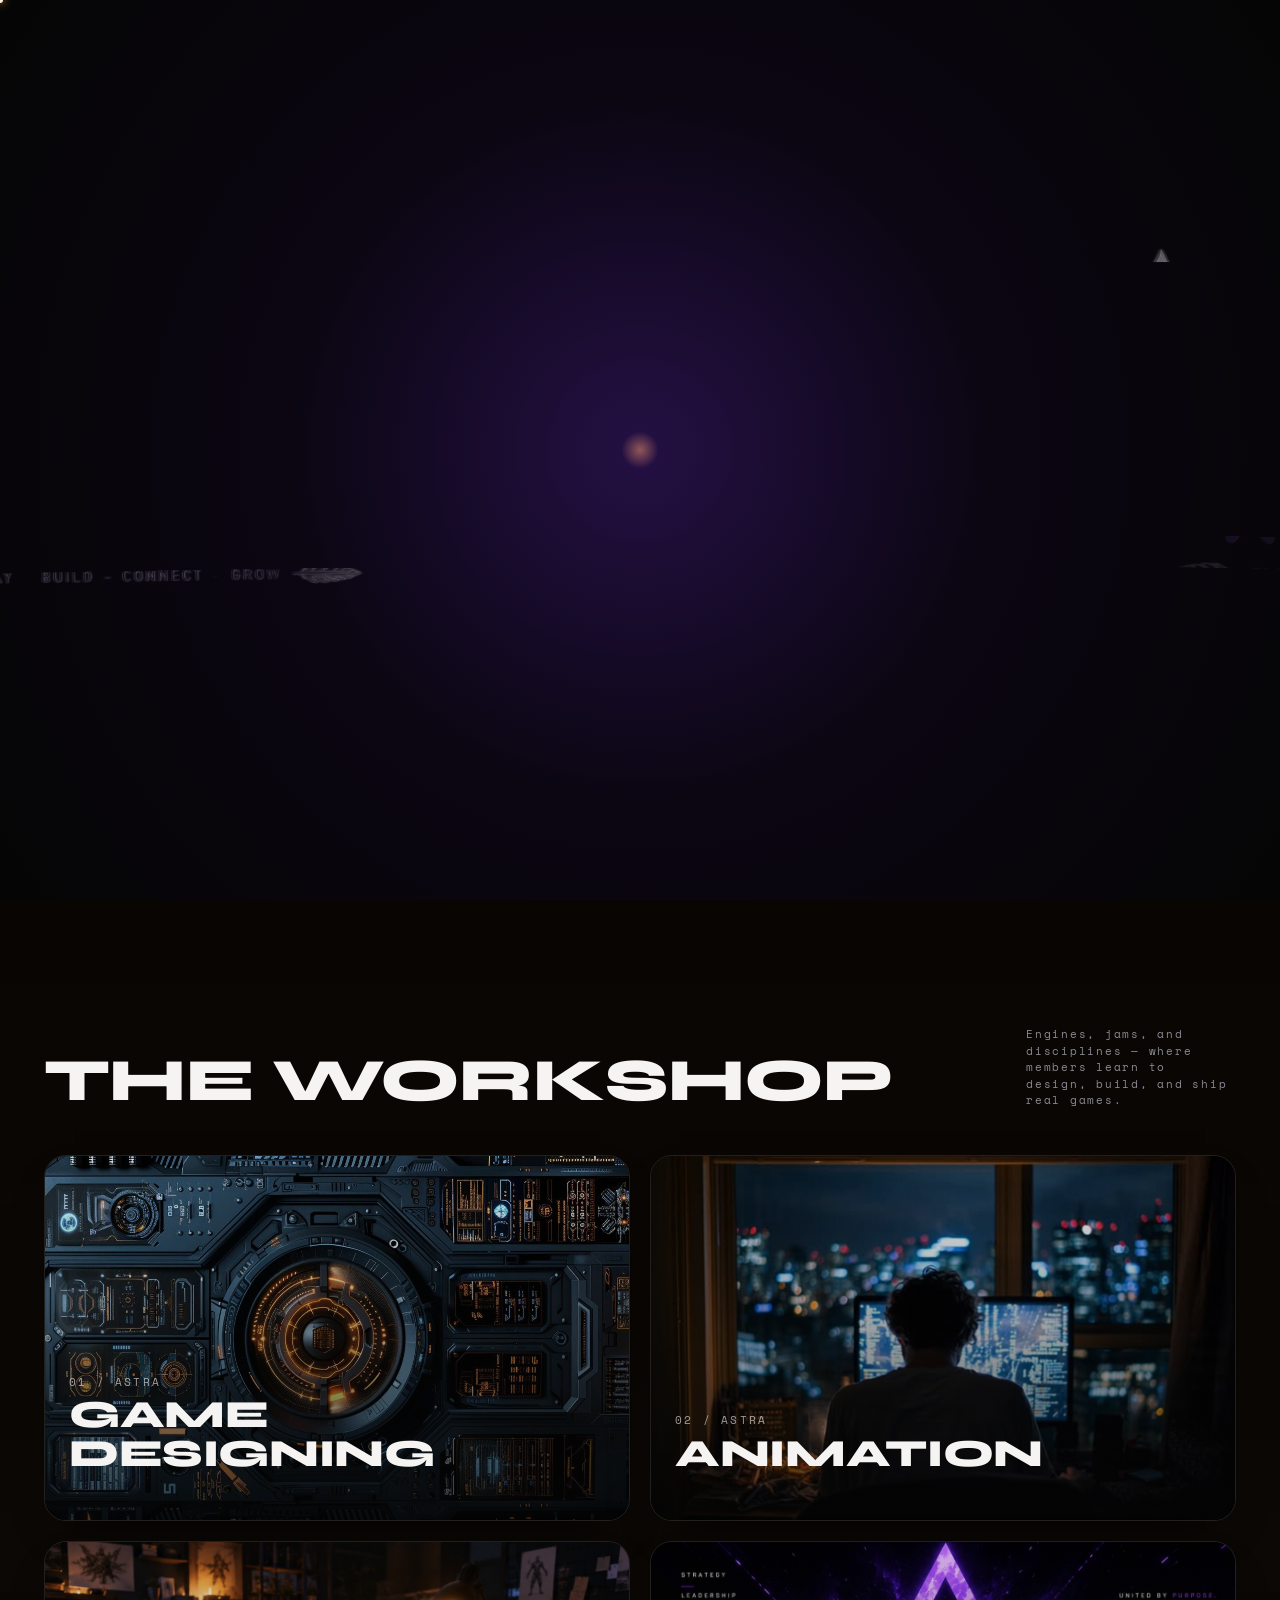
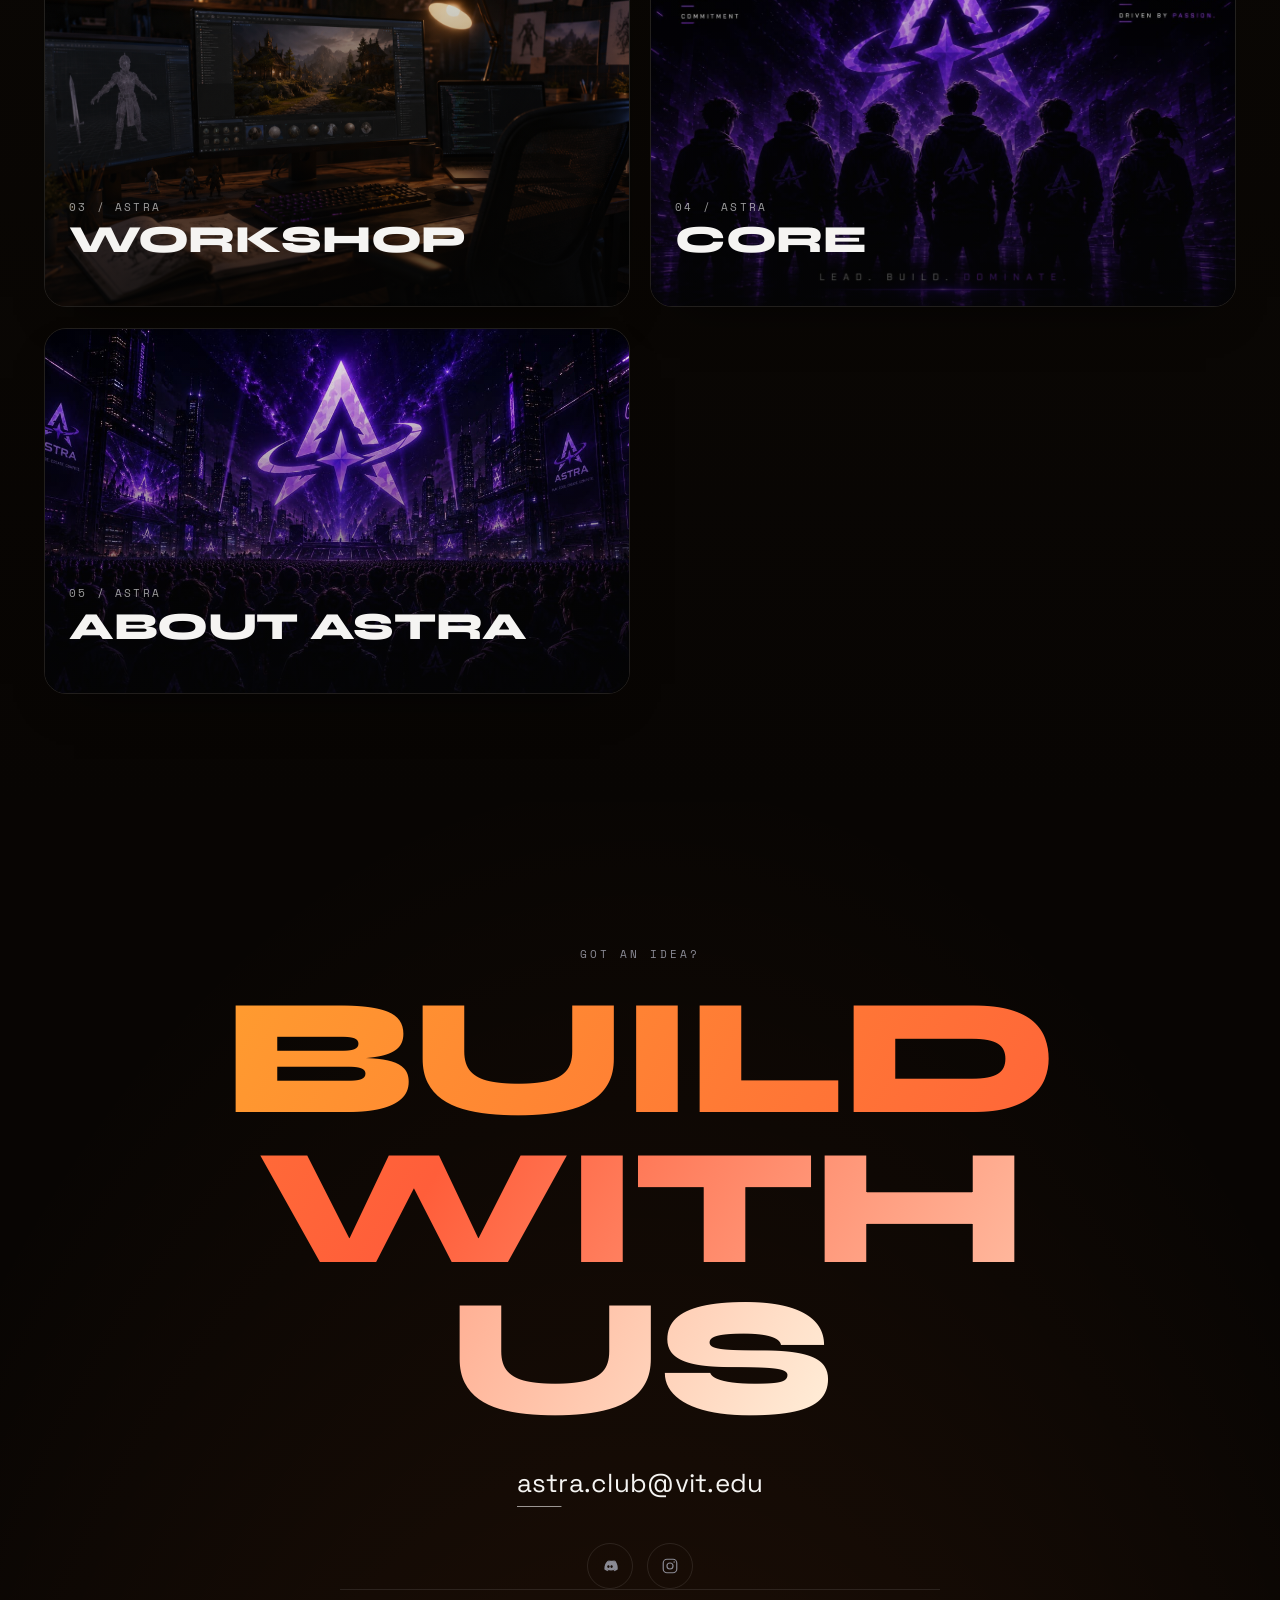
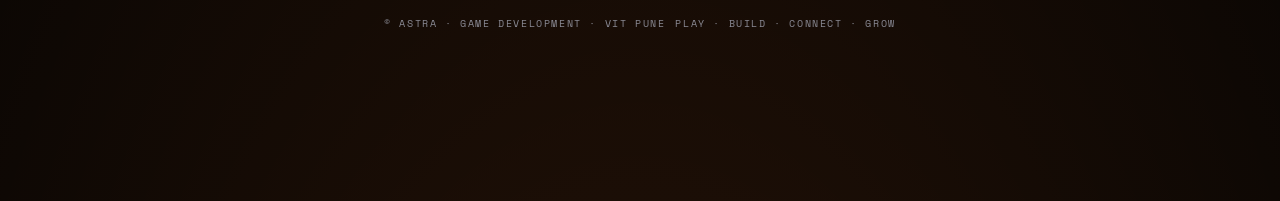
==== ASTRA-website-final/game-dev.html @ d880465a "Initial commit - ASTRA website" ====
<!DOCTYPE html>
<html lang="en">
<head>
<meta charset="UTF-8" />
<meta name="viewport" content="width=device-width, initial-scale=1, viewport-fit=cover" />
<title>ASTRA — Game Development · VIT Pune</title>
<meta name="description" content="Astra Game Development — the dev wing of the Astra club at Vishwakarma Institute of Technology, Pune. Game jams, engines, and student-made games." />

<link rel="preconnect" href="https://fonts.googleapis.com" />
<link rel="preconnect" href="https://fonts.gstatic.com" crossorigin />
<link href="https://fonts.googleapis.com/css2?family=Syne:wght@600;700;800&family=Space+Grotesk:wght@400;500;600&family=Space+Mono:wght@400;700&display=swap" rel="stylesheet" />

<link rel="stylesheet" href="styles.css" />
</head>

<body class="dev">

  <!-- particle scene -->
  <canvas id="webgl"></canvas>
  <div id="fallback" aria-hidden="true"></div>
  <div id="pageWipe"></div>

  <!-- custom cursor -->
  <div id="cur-glow"></div>
  <div id="cur-dot"></div>

    <!-- loader -->
  <div id="loader">
    <div id="logoWrap" class="logo-wrap">
      <img id="logoImg" class="logo-img" alt="ASTRA — Gamers and Developers" />
      <div id="logoSlices" class="logo-slices" aria-hidden="true"></div>
    </div>
    <div class="bar"><b id="loadbar"></b></div>
    <div class="meta"><span id="loadstate">INITIALIZING</span><span id="loadpct">0%</span></div>
  </div>

  <!-- top bar -->
  <div class="topbar">
    <a href="#hero" class="logo" data-hover><span class="d"><span></span><img src="club_logo.jpeg" alt="ASTRA — Gamers and Developers" /></span></a>
    <div class="topbar-actions">
      <button class="cta mode" id="modeBtn" type="button" data-hover data-target="index.html"><span id="modeLbl">Gaming</span></button>
      <a href="https://docs.google.com/forms/d/e/1FAIpQLSdT6WcM9xO-qMq2W5yacxQMb5MwDA6PIy2UEm-OPOH710g5Cw/viewform?usp=header" class="cta join" data-hover data-scroll><span>Join Us</span></a>
      <button class="navtoggle" id="navtoggle" aria-label="Menu"><span></span><span></span><span></span></button>
    </div>
  </div>

  <!-- side nav -->
  <nav class="sidenav" id="sidenav" aria-label="Development tracks">
    <div class="lbl">PICK YOUR<br>STACK</div>
    <ul>
      <li><a href="#" data-card="GAME DESIGNING" data-hover data-scroll><span class="n">01</span>Game Designing</a></li>
      <li><a href="#" data-card="ANIMATION" data-hover data-scroll><span class="n">02</span>Animation</a></li>
      <li><a href="#" data-card="WORKSHOP" data-hover data-scroll><span class="n">03</span>Workshop</a></li>
      <li><a href="#" data-card="CORE" data-hover data-scroll><span class="n">04</span>CORE</a></li>
      <li><a href="#" data-card="ABOUT ASTRA" data-hover data-scroll><span class="n">05</span>ABOUT ASTRA</a></li>
    </ul>
  </nav>

  <main class="page">

    <!-- HERO -->
    <section id="hero">
      <div class="hero-inner">
        <div class="kicker">GAME DEVELOPMENT · VISHWAKARMA INSTITUTE OF TECHNOLOGY, PUNE</div>
        <h1 class="hero-h">
          <span class="ln"><span class="scramble" data-text="WHERE">WHERE</span></span>
          <span class="ln"><span class="scramble" data-text="MAKERS">MAKERS</span></span>
          <span class="ln accent"><span class="scramble" data-text="ASSEMBLE">ASSEMBLE</span></span>
        </h1>
        <div class="subrow">
          <p class="tagline"><b>PLAY · BUILD · CONNECT · GROW.</b><br>The dev wing of Astra — game jams, engine deep-dives, and shipping student-made games.</p>
        </div>
      </div>
      <div class="scroll-hint">SCROLL<i></i></div>
    </section>

    <!-- WORK -->
    <section id="work">
      <div class="work-head">
        <h2 class="scramble-view" data-text="THE WORKSHOP">THE WORKSHOP</h2>
        <p>Engines, jams, and disciplines — where members learn to design, build, and ship real games.</p>
      </div>
      <div class="grid" id="grid"><!-- tiles injected --></div>
    </section>

    <!-- CONTACT -->
    <section id="contact">
      <div class="eye">GOT AN IDEA?</div>
      <h2><span class="accent scramble-view" data-text="BUILD WITH US">BUILD WITH US</span></h2>
      <a class="email" href="mailto:astra.club@vit.edu" data-hover>astra.club@vit.edu</a>
      <div class="socials">
        <a href="https://discord.gg/hfPhj2azs" aria-label="Discord" data-hover><svg viewBox="0 0 24 24" fill="currentColor"><path d="M19.3 5.3A16 16 0 0 0 15.4 4l-.2.4a12 12 0 0 1 3.4 1.7 11 11 0 0 0-9.2 0A12 12 0 0 1 12.8 4.4L12.6 4a16 16 0 0 0-3.9 1.3C4.9 9.2 4.3 13 4.6 16.7a16 16 0 0 0 4.8 2.4l.6-1a10 10 0 0 1-1.6-.8l.4-.3a11.5 11.5 0 0 0 9.2 0l.4.3a10 10 0 0 1-1.6.8l.6 1a16 16 0 0 0 4.8-2.4c.5-4.3-.6-8-2.9-11.4ZM9.9 14.5c-.9 0-1.6-.8-1.6-1.8s.7-1.8 1.6-1.8 1.6.8 1.6 1.8-.7 1.8-1.6 1.8Zm4.2 0c-.9 0-1.6-.8-1.6-1.8s.7-1.8 1.6-1.8 1.6.8 1.6 1.8-.7 1.8-1.6 1.8Z"/></svg></a>
        <a href="https://www.instagram.com/vit.astra/?utm_source=ig_web_button_share_sheet" aria-label="Instagram" data-hover><svg viewBox="0 0 24 24" fill="none" stroke="currentColor" stroke-width="1.6"><rect x="3" y="3" width="18" height="18" rx="5"/><circle cx="12" cy="12" r="4"/><circle cx="17.5" cy="6.5" r="1" fill="currentColor" stroke="none"/></svg></a>
      </div>
      <footer>
        <span>© ASTRA · GAME DEVELOPMENT · VIT PUNE</span>
        <span>PLAY · BUILD · CONNECT · GROW</span>
      </footer>
    </section>

  </main>

  <!-- ===== THIS PAGE'S TILES — edit here ===== -->
  <script>
  window.SITE = { projects: [
    { name:"GAME JAMS", tag:"48-HOUR BUILDS",   da:"#ff9d2f", db:"#ff6a3d" },
    { name:"UNITY",     tag:"C# · 2D / 3D",     da:"#ffb347", db:"#ff7a1a" },
    { name:"UNREAL",    tag:"C++ · BLUEPRINTS", da:"#ff8c42", db:"#d24b16" },
    { name:"GODOT",     tag:"OPEN SOURCE",      da:"#ffc24a", db:"#ff7e2e" },
    { name:"WEB GAMES", tag:"JS · WEBGL",       da:"#ffab3d", db:"#ff5e2a" },
    { name:"GAME ART",  tag:"BLENDER · PIXEL",  da:"#ffca5a", db:"#ff8a3d" }
  ]};
  </script>
  <script src="app1.js"></script>
---- ASTRA-website-final/styles.css ----
:root{
    --bg:#050505;
    --bg-soft:#0a0a0c;
    --text:#f5f4f2;
    --muted:#8a8a94;
    --line:rgba(255,255,255,.10);

    --violet:#a855f7;
    --magenta:#c93dff;
    --lav:#f1e6ff;

    --indigo:#7c5cff;
    --ice:#c77dff;

    --edge:22px;
    --ease:cubic-bezier(.22,.61,.36,1);
  }

  /* ---- warm "Game Development" theme + page transition ---- */
  body.dev{
    --violet:#ff9d2f;
    --magenta:#ff5e3a;
    --lav:#fff1dc;
    --indigo:#ffb347;
    --ice:#ffd27a;
    --bg:#080503;
    background:radial-gradient(130% 92% at 50% 120%, rgba(255,120,40,.13), transparent 55%), #080503;
  }
  body.dev #work{background:linear-gradient(#080503,#0b0805 40%,#080503)}
  body.dev #cur-glow{background:radial-gradient(circle,rgba(255,150,60,.5),transparent 65%)}
  body.dev.cur-hover #cur-glow{background:radial-gradient(circle,rgba(255,110,40,.55),transparent 62%)}
  body.dev .cta::before{background:radial-gradient(circle at 50% 120%,rgba(255,150,55,.6),transparent 60%)}
  body.dev .cta:hover{border-color:rgba(255,160,70,.65)}
  body.dev .socials a:hover{border-color:rgba(255,150,60,.6)}
  body.dev #fallback{background:radial-gradient(60% 55% at 50% 42%, rgba(255,140,45,.26), transparent 70%),radial-gradient(40% 40% at 68% 60%, rgba(255,90,40,.16), transparent 70%),#080503}
  body.dev #fallback::after{background-image:radial-gradient(rgba(255,150,60,.9) 1px, transparent 1.4px)}
  #pageWipe{position:fixed;inset:0;z-index:115;background:linear-gradient(120deg,#a855f7,#c93dff);transform:scaleX(0);transform-origin:left center;opacity:0;pointer-events:none;will-change:transform}
  .topbar-actions{display:flex;align-items:center;gap:12px;pointer-events:auto}
  .cta.mode{white-space:nowrap}
  @media (max-width:900px){ .topbar-actions .join{display:none} .cta.mode{font-size:12px;padding:9px 13px} }

  *{box-sizing:border-box;margin:0;padding:0}
  html{scroll-behavior:auto}
  html,body{background:var(--bg);color:var(--text);}
  body{
    font-family:"Space Grotesk",system-ui,sans-serif;
    font-weight:400;
    line-height:1.5;
    -webkit-font-smoothing:antialiased;
    overflow-x:hidden;
    cursor:none;
  }
  /* hide scrollbar, keep scroll */
  body::-webkit-scrollbar{width:0;height:0}
  body{scrollbar-width:none}

  a{color:inherit;text-decoration:none}
  ::selection{background:var(--violet);color:#111}

  .mono{font-family:"Space Mono",monospace;letter-spacing:.04em}
  .display{font-family:"Syne",sans-serif;font-weight:800;line-height:.94;letter-spacing:-.01em}

  /* ---------- WebGL canvas (fixed, full-bleed, behind everything) ---------- */
  #webgl{
    position:fixed; inset:0; width:100vw; height:100vh;
    z-index:0; display:block; pointer-events:none;
    transition:opacity .4s linear;
  }

  /* ---------- CSS fallback hero (no WebGL) ---------- */
  #fallback{
    position:fixed; inset:0; z-index:0; pointer-events:none;
    display:none;
    background:
      radial-gradient(60% 55% at 50% 42%, rgba(168,85,247,.24), transparent 70%),
      radial-gradient(40% 40% at 68% 60%, rgba(124,92,255,.18), transparent 70%),
      #050505;
  }
  #fallback::after{
    content:""; position:absolute; inset:0;
    background-image:radial-gradient(rgba(168,85,247,.9) 1px, transparent 1.4px);
    background-size:9px 9px; opacity:.10; mix-blend-mode:screen;
    -webkit-mask-image:radial-gradient(42% 48% at 50% 44%, #000 30%, transparent 72%);
            mask-image:radial-gradient(42% 48% at 50% 44%, #000 30%, transparent 72%);
  }
  .no-webgl #fallback{display:block}

  /* ---------- custom cursor ---------- */
  #cur-dot,#cur-glow{position:fixed;top:0;left:0;z-index:120;pointer-events:none;border-radius:50%;mix-blend-mode:screen}
  #cur-dot{width:6px;height:6px;margin:-3px 0 0 -3px;background:var(--lav);box-shadow:0 0 8px var(--violet)}
  #cur-glow{width:40px;height:40px;margin:-20px 0 0 -20px;background:radial-gradient(circle,rgba(168,85,247,.5),transparent 65%);transition:width .25s var(--ease),height .25s var(--ease),margin .25s var(--ease)}
  body.cur-hover #cur-glow{width:70px;height:70px;margin:-35px 0 0 -35px;background:radial-gradient(circle,rgba(201,61,255,.55),transparent 62%)}
  body.cur-hidden #cur-dot,body.cur-hidden #cur-glow{opacity:0}
  @media (hover:none){#cur-dot,#cur-glow{display:none}body{cursor:auto}}

  /* ---------- loader ---------- */
  #loader{
    position:fixed;inset:0;z-index:200;
    background:radial-gradient(circle at center, #241044 0%, #0b0612 45%, #050505 100%);
    display:flex;flex-direction:column;
    align-items:center;justify-content:center;gap:26px;
    transition:opacity .8s var(--ease);
  }
  #loader .brand{display:flex;align-items:center;gap:12px}
  #loader .glyph{position:relative;width:26px;height:26px}
  #loader .glyph i{position:absolute;width:5px;height:5px;border-radius:50%;background:var(--violet);box-shadow:0 0 8px var(--magenta);animation:swarm 1.6s var(--ease) infinite}
  #loader .glyph i:nth-child(1){top:0;left:0;animation-delay:0s}
  #loader .glyph i:nth-child(2){top:0;right:0;animation-delay:.1s}
  #loader .glyph i:nth-child(3){bottom:0;left:0;animation-delay:.2s}
  #loader .glyph i:nth-child(4){bottom:0;right:0;animation-delay:.3s}
  #loader .glyph i:nth-child(5){top:50%;left:50%;margin:-2.5px;animation-delay:.15s}
  @keyframes swarm{0%,100%{transform:translate(0,0)}50%{transform:translate(9px,9px) scale(.6);opacity:.4}}
  #loader .name{font-family:"Syne";font-weight:800;letter-spacing:.34em;font-size:15px;padding-left:.34em}
  #loader .bar{width:min(240px,60vw);height:1px;background:rgba(255,255,255,.14);overflow:hidden}
  #loader .bar b{display:block;height:100%;width:0%;background:linear-gradient(90deg,var(--magenta),var(--violet),var(--lav));box-shadow:0 0 12px var(--violet)}
  #loader .meta{display:flex;justify-content:space-between;width:min(240px,60vw);font-family:"Space Mono";font-size:10px;letter-spacing:.18em;color:var(--muted)}
  body.loaded #loader{opacity:0;pointer-events:none}
  .logo-wrap{position:relative;width:min(1000px,94vw)}
  .logo-img{display:block;width:100%;height:auto;filter:drop-shadow(0 0 46px rgba(124,92,255,.28))}
  .logo-slices{position:absolute;inset:0;pointer-events:none}
  .logo-slice{position:absolute;left:0;background-repeat:no-repeat;will-change:transform,opacity}

  /* ---------- layout shells ---------- */
  .page{position:relative;z-index:2}
  section{position:relative}

  /* ---------- top brand + nav toggle ---------- */
  .topbar{position:fixed;top:0;left:0;width:100%;z-index:60;display:flex;align-items:center;justify-content:space-between;padding:22px clamp(18px,4vw,44px);pointer-events:none}
  .topbar > *{pointer-events:auto}
  .logo{display:flex;align-items:center;gap:10px;font-family:"Syne";font-weight:800;letter-spacing:.30em;font-size:13px;padding-left:.30em}
  .logo .d{position:relative;width:16px;height:16px}
  .logo .d span{position:absolute;width:4px;height:4px;border-radius:50%;background:var(--violet);box-shadow:0 0 6px var(--magenta)}
  .logo .d span:nth-child(1){top:0;left:0}
  .logo .d span:nth-child(2){top:0;right:0}
  .logo .d span:nth-child(3){bottom:0;left:0}
  .logo .d span:nth-child(4){bottom:0;right:0}

  .cta{
    font-family:"Space Grotesk";font-weight:500;font-size:14px;letter-spacing:.02em;
    padding:11px 22px;border-radius:999px;color:var(--text);
    border:1px solid rgba(255,255,255,.18);
    background:rgba(255,255,255,.03);backdrop-filter:blur(6px);
    position:relative;overflow:hidden;transition:border-color .3s,transform .3s var(--ease);
  }
  .cta::before{content:"";position:absolute;inset:-40%;background:radial-gradient(circle at 50% 120%,rgba(168,85,247,.6),transparent 60%);opacity:.55;transition:opacity .3s}
  .cta:hover{border-color:rgba(168,85,247,.65);transform:translateY(-1px)}
  .cta:hover::before{opacity:1}
  .cta span{position:relative;z-index:1}

  /* ---------- side nav panel ---------- */
  .sidenav{
    position:fixed;top:50%;left:clamp(18px,4vw,44px);transform:translateY(-50%);
    z-index:55;width:206px;pointer-events:auto;
    transition:opacity .5s var(--ease),transform .5s var(--ease);
  }
  .sidenav .lbl{font-family:"Space Mono";font-size:10px;letter-spacing:.22em;color:var(--muted);margin-bottom:16px;max-width:150px;line-height:1.6}
  .sidenav ul{list-style:none;display:flex;flex-direction:column;gap:2px}
  .sidenav li a{
    display:flex;align-items:baseline;gap:10px;padding:7px 0;
    font-family:"Syne";font-weight:700;font-size:19px;letter-spacing:-.01em;color:var(--muted);
    transition:color .3s var(--ease),transform .3s var(--ease);
  }
  .sidenav li a .n{font-family:"Space Mono";font-weight:400;font-size:10px;color:rgba(255,255,255,.28);transform:translateY(-1px)}
  .sidenav li a:hover{color:var(--text);transform:translateX(6px)}
  .sidenav li a:hover .n{color:var(--indigo)}
  .sidenav.hide-on-scroll{opacity:0;transform:translateY(-50%) translateX(-14px);pointer-events:none}

  .navtoggle{display:none}

  /* ---------- HERO ---------- */
  #hero{min-height:100vh;display:flex;align-items:center;padding:0 clamp(18px,4vw,44px)}
  .hero-inner{position:relative;z-index:3;max-width:1500px;margin:0 auto;width:100%;padding-left:clamp(0px,16vw,240px)}
  .kicker{font-family:"Space Mono";font-size:11px;letter-spacing:.28em;color:var(--muted);display:flex;align-items:center;gap:12px;margin-bottom:26px}
  .kicker::before{content:"";width:34px;height:1px;background:linear-gradient(90deg,var(--violet),transparent)}
  h1.hero-h{
    font-family:"Syne";font-weight:800;line-height:.9;letter-spacing:-.015em;
    font-size:clamp(46px,9vw,150px);
    text-transform:uppercase;max-width:14ch;
  }
  h1.hero-h .ln{display:block}
  h1.hero-h .accent .scramble{
    background:linear-gradient(120deg,var(--violet),var(--magenta) 55%,var(--lav));
    -webkit-background-clip:text;background-clip:text;
    -webkit-text-fill-color:transparent;color:transparent;
  }
  .subrow{display:flex;align-items:center;gap:22px;margin-top:34px;flex-wrap:wrap}
  .tagline{font-family:"Space Mono";font-size:13px;letter-spacing:.14em;color:var(--muted);max-width:40ch;line-height:1.7}
  .tagline b{color:var(--text);font-weight:700}
  .tagline1{font-family:"Space Mono";font-size:13px;letter-spacing:.14em;color:var(--muted);max-width:50ch;line-height:1.7}
  .tagline1 b{color:var(--text);font-weight:700}
  .scroll-hint{position:absolute;bottom:30px;left:50%;transform:translateX(-50%);font-family:"Space Mono";font-size:10px;letter-spacing:.24em;color:var(--muted);display:flex;flex-direction:column;align-items:center;gap:8px;z-index:3}
  .scroll-hint i{width:1px;height:34px;background:linear-gradient(var(--violet),transparent);animation:drop 2s var(--ease) infinite}
  @keyframes drop{0%{transform:scaleY(0);transform-origin:top}45%{transform:scaleY(1);transform-origin:top}55%{transform:scaleY(1);transform-origin:bottom}100%{transform:scaleY(0);transform-origin:bottom}}

  /* ---------- WORK ---------- */
  #work{padding:14vh clamp(18px,4vw,44px) 12vh;background:linear-gradient(#050505,#070709 40%,#050505)}
  .work-head{max-width:1500px;margin:0 auto 46px;display:flex;justify-content:space-between;align-items:flex-end;gap:24px;flex-wrap:wrap}
  .work-head h2{font-family:"Syne";font-weight:800;font-size:clamp(30px,5vw,60px);text-transform:uppercase;letter-spacing:-.01em;line-height:.95}
  .work-head p{font-family:"Space Mono";font-size:11px;letter-spacing:.16em;color:var(--muted);max-width:30ch}
  .grid{max-width:1500px;margin:0 auto;display:grid;grid-template-columns:repeat(2,1fr);gap:clamp(14px,1.6vw,26px)}

  .tile{
    position:relative;aspect-ratio:16/10;border-radius:var(--edge);overflow:hidden;
    border:1px solid var(--line);cursor:none;
    transform-style:preserve-3d;transition:box-shadow .5s var(--ease),border-color .5s var(--ease);
    box-shadow:0 20px 50px -30px rgba(0,0,0,.9);
  }
  .tile .bg{position:absolute;inset:-2px;background-size:200% 200%;animation:storm 14s ease-in-out infinite;transition:transform .6s var(--ease),filter .6s var(--ease)}
  .tile .bg-mq{display:block;height:100%;width:100%;overflow:hidden}
  .tile .bg-mq-img{height:100%;width:auto;display:inline-block;vertical-align:top}
  @keyframes storm{0%{background-position:0% 20%}50%{background-position:100% 80%}100%{background-position:0% 20%}}
  .tile .grain{position:absolute;inset:0;background-image:radial-gradient(rgba(255,255,255,.9) .6px,transparent .8px);background-size:4px 4px;opacity:0;mix-blend-mode:overlay;transition:opacity .5s var(--ease)}
  .tile .veil{position:absolute;inset:0;background:linear-gradient(180deg,rgba(5,5,5,.05),rgba(5,5,5,.72));transition:background .5s var(--ease)}
  .tile .meta{position:absolute;left:24px;bottom:22px;right:24px;z-index:3;transform:translateZ(30px)}
  .tile .idx{font-family:"Space Mono";font-size:11px;letter-spacing:.2em;color:rgba(255,255,255,.6)}
  .tile .ttl{font-family:"Syne";font-weight:800;font-size:clamp(24px,3vw,44px);text-transform:uppercase;letter-spacing:-.01em;line-height:1;margin-top:6px}
  .tile .tag{font-family:"Space Mono";font-size:11px;letter-spacing:.14em;color:var(--muted);margin-top:8px;opacity:0;transform:translateY(8px);transition:opacity .5s var(--ease) .05s,transform .5s var(--ease) .05s}
  .tile .rim{position:absolute;inset:0;border-radius:var(--edge);pointer-events:none;box-shadow:inset 0 0 0 1px transparent;transition:box-shadow .5s var(--ease)}
  .tile:hover .grain{opacity:.16}
  .tile:hover .veil{background:linear-gradient(180deg,rgba(5,5,5,0),rgba(5,5,5,.55))}
  .tile:hover .tag{opacity:1;transform:none}
  .tile:hover .bg{transform:scale(1.06)}

  /* ---------- CONTACT ---------- */
  #contact{min-height:92vh;display:flex;flex-direction:column;align-items:center;justify-content:center;text-align:center;padding:16vh clamp(18px,4vw,44px);position:relative}
  #contact .eye{font-family:"Space Mono";font-size:11px;letter-spacing:.28em;color:var(--muted);margin-bottom:22px}
  #contact h2{font-family:"Syne";font-weight:800;font-size:clamp(52px,13vw,190px);text-transform:uppercase;line-height:.9;letter-spacing:-.02em}
  #contact h2 .accent{-webkit-text-fill-color:transparent;color:transparent;background:linear-gradient(120deg,var(--violet),var(--magenta),var(--lav));-webkit-background-clip:text;background-clip:text}
  #contact .email{display:inline-block;margin-top:30px;font-family:"Space Grotesk";font-size:clamp(16px,2.4vw,26px);letter-spacing:.01em;position:relative}
  #contact .email::after{content:"";position:absolute;left:0;bottom:-4px;width:100%;height:1px;background:currentColor;transform:scaleX(.18);transform-origin:left;transition:transform .5s var(--ease);opacity:.6}
  #contact .email:hover::after{transform:scaleX(1)}
  .socials{display:flex;gap:14px;margin-top:40px}
  .socials a{width:46px;height:46px;border-radius:50%;border:1px solid var(--line);display:flex;align-items:center;justify-content:center;color:var(--muted);transition:color .3s,border-color .3s,transform .3s var(--ease)}
  .socials a:hover{color:var(--text);border-color:rgba(168,85,247,.6);transform:translateY(-3px)}
  .socials svg{width:18px;height:18px}
  footer{position:relative;z-index:2;padding:26px clamp(18px,4vw,44px);display:flex;justify-content:space-between;flex-wrap:wrap;gap:10px;font-family:"Space Mono";font-size:10px;letter-spacing:.16em;color:var(--muted);border-top:1px solid var(--line)}

  /* ---------- responsive ---------- */
  @media (max-width:900px){
    .sidenav{
      top:0;left:0;width:100%;height:100vh;transform:none;
      background:rgba(5,5,5,.94);backdrop-filter:blur(10px);
      display:flex;flex-direction:column;justify-content:center;padding:0 28px;
      opacity:0;pointer-events:none;transform:translateY(-8px);
    }
    .sidenav.open{opacity:1;pointer-events:auto;transform:none}
    .sidenav .lbl{font-size:11px;margin-bottom:22px}
    .sidenav li a{font-size:30px}
    .navtoggle{display:flex;flex-direction:column;gap:5px;pointer-events:auto;background:none;border:0;padding:6px;cursor:none}
    .navtoggle span{width:26px;height:2px;background:var(--text);transition:transform .3s var(--ease),opacity .3s}
    body.nav-open .navtoggle span:nth-child(1){transform:translateY(7px) rotate(45deg)}
    body.nav-open .navtoggle span:nth-child(2){opacity:0}
    body.nav-open .navtoggle span:nth-child(3){transform:translateY(-7px) rotate(-45deg)}
    .hero-inner{padding-left:0}
    .grid{grid-template-columns:1fr}
    .tile{aspect-ratio:16/11}
  }

  @media (max-width:900px){ .sidenav.hide-on-scroll{opacity:0} }

  /* ---------- reduced motion ---------- */
  @media (prefers-reduced-motion:reduce){
    *{animation-duration:.001ms !important;animation-iteration-count:1 !important;transition-duration:.2s !important}
    .tile .bg{animation:none}
    .scroll-hint i{animation:none}
  }
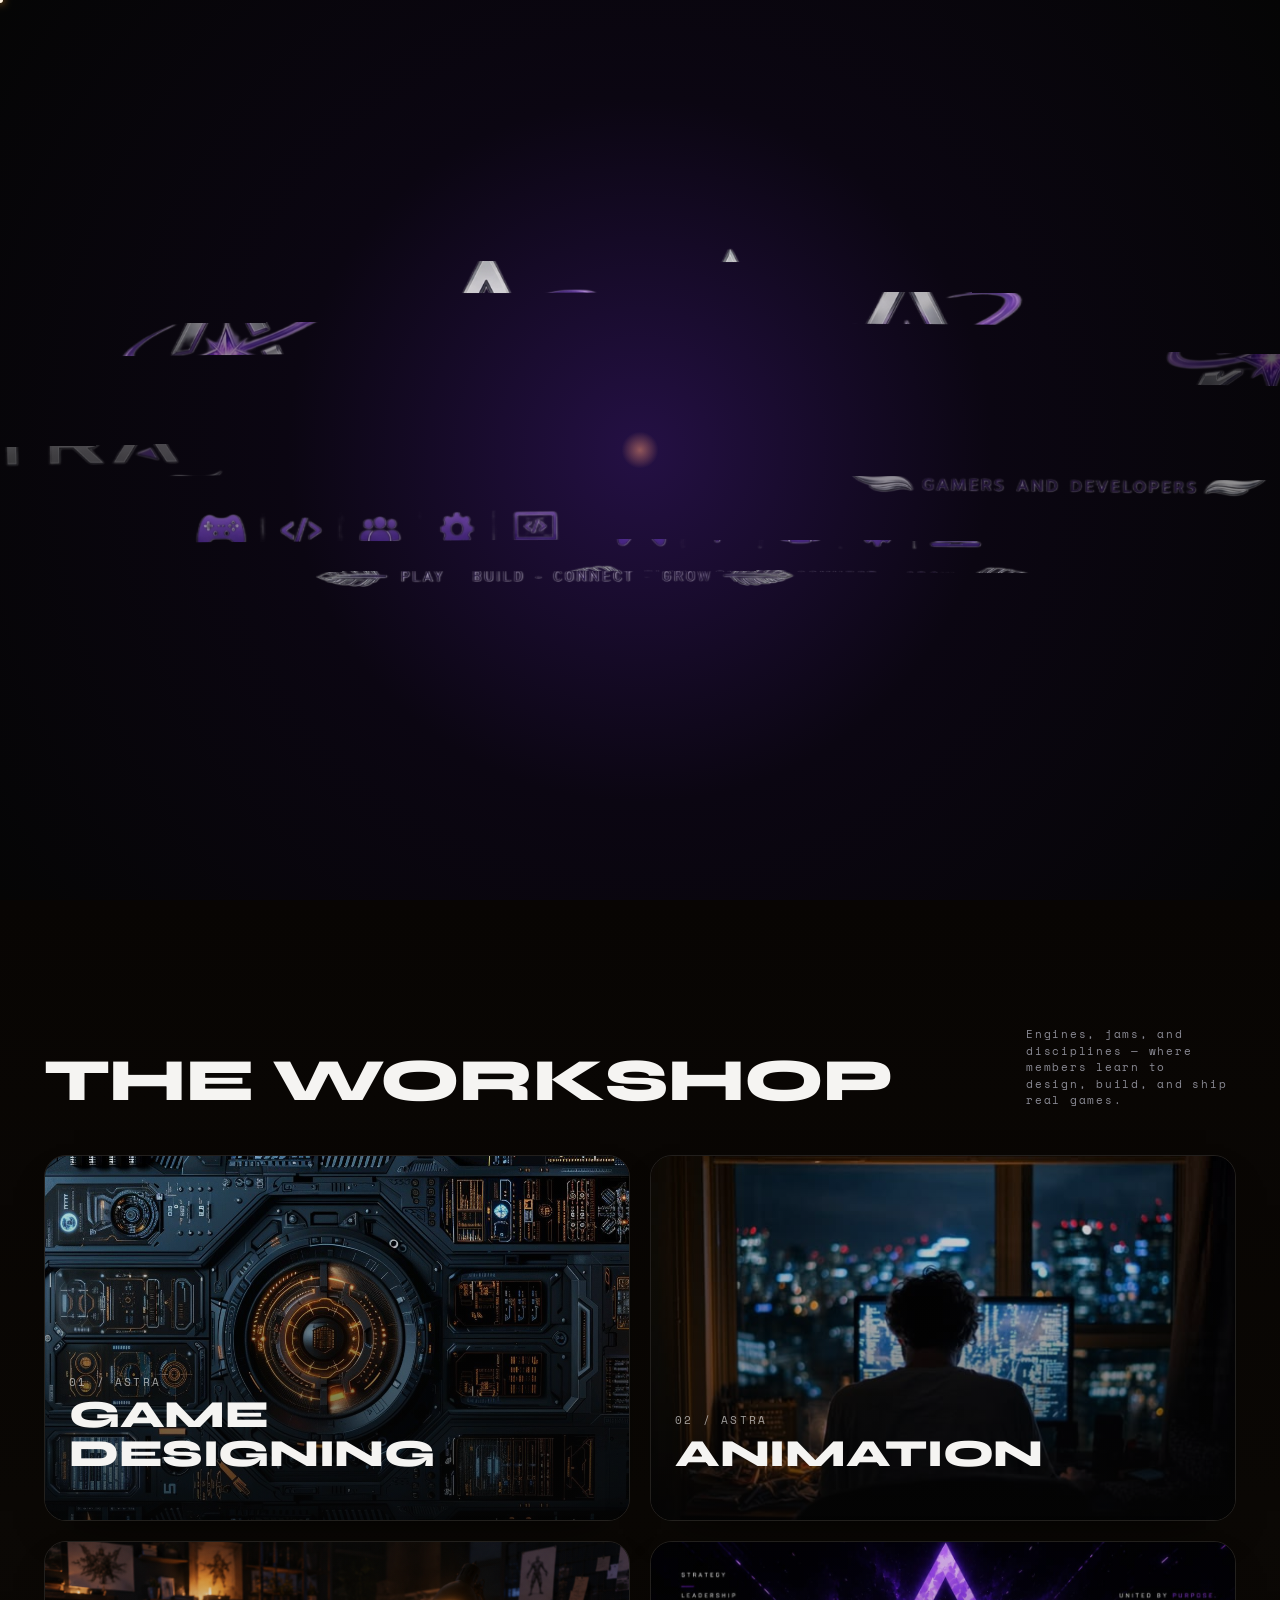
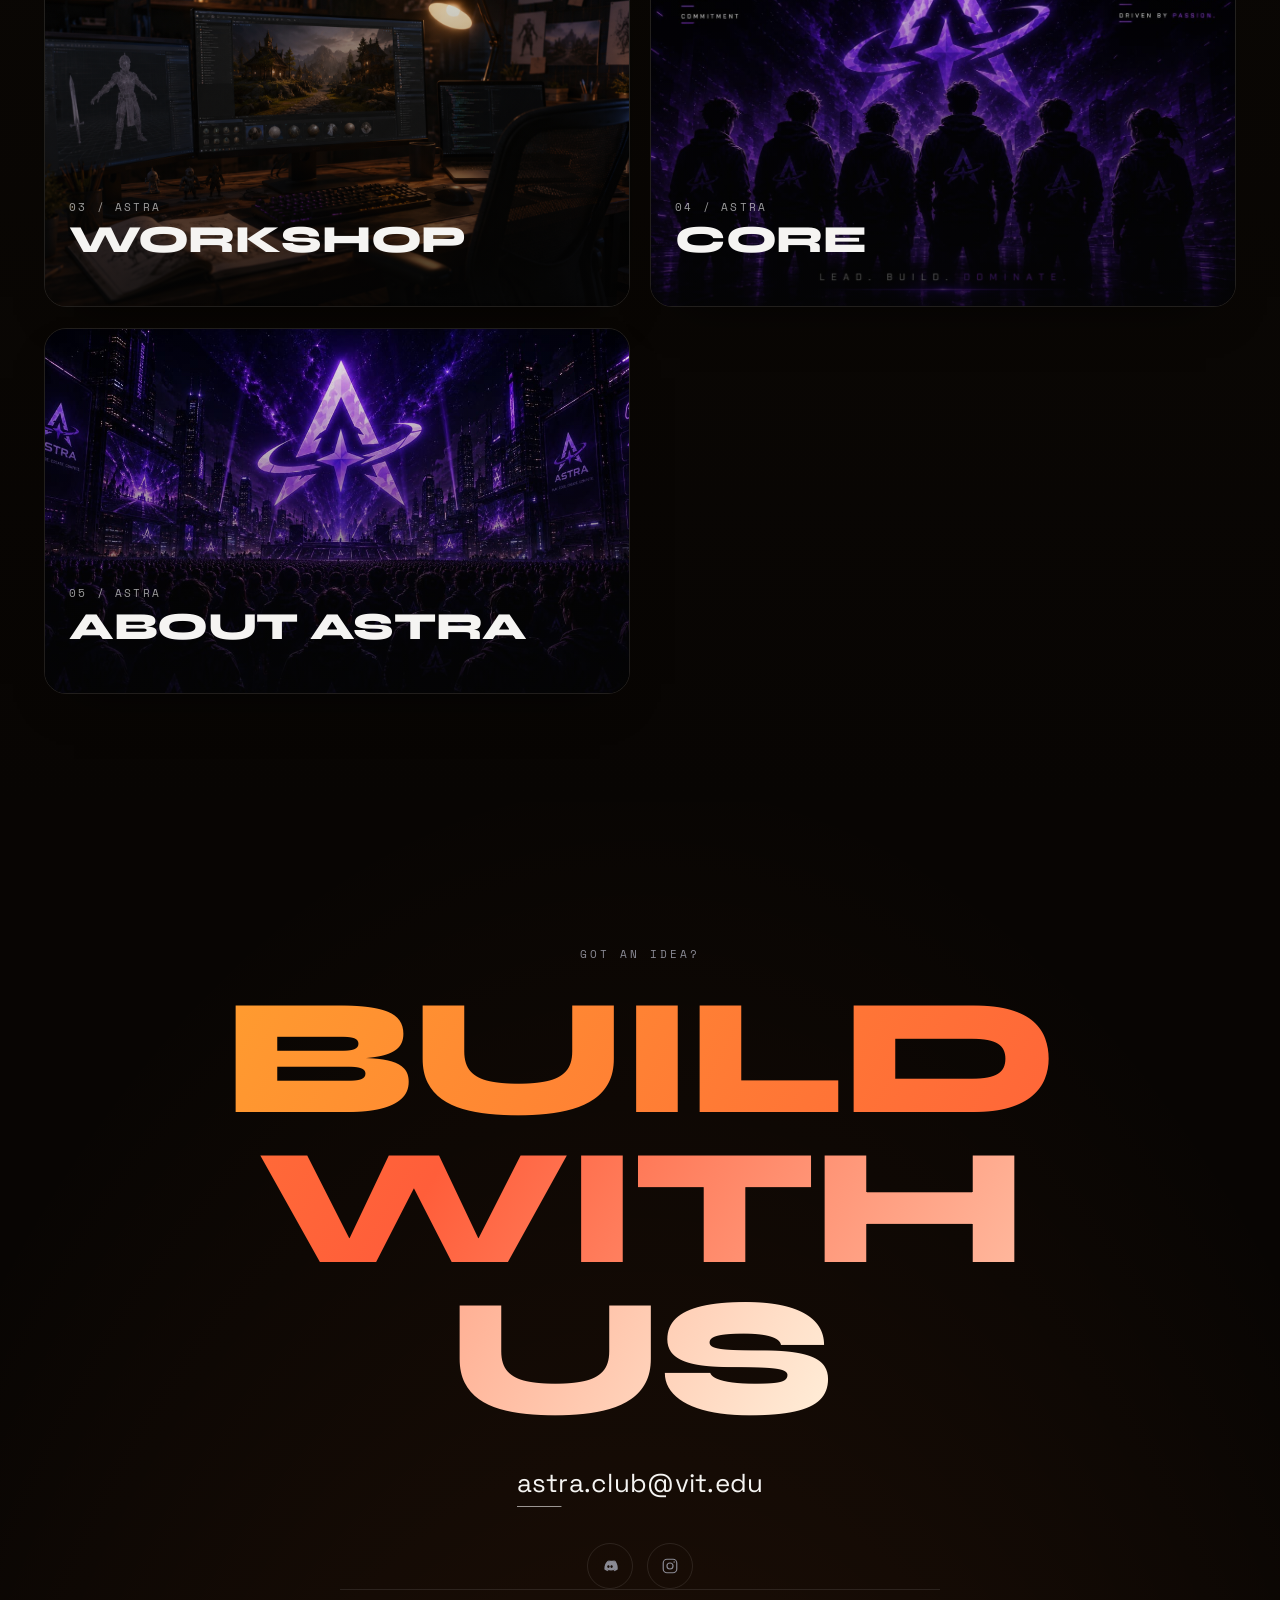
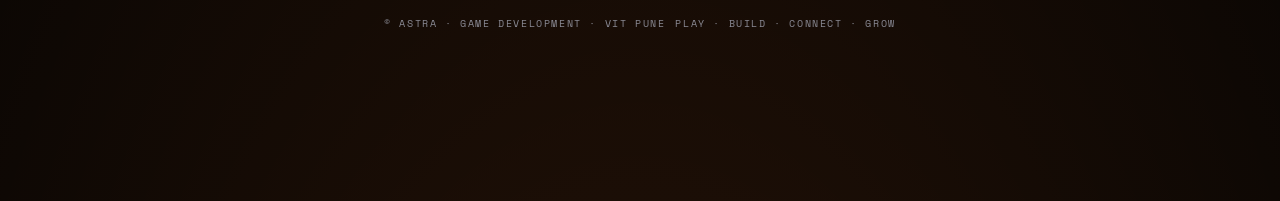
==== commit 24f1e720: "fix" ====
--- a/ASTRA-website-final/game-dev.html
+++ b/ASTRA-website-final/game-dev.html
@@ -36,7 +36,7 @@
 
   <!-- top bar -->
   <div class="topbar">
-    <a href="#hero" class="logo" data-hover><span class="d"><span></span><img src="club_logo.jpeg" alt="ASTRA — Gamers and Developers" /></span></a>
+    <a href="#hero" class="logo" data-hover><span class="d"><span></span><img src="club_logo.jpeg" alt="ASTRA — Gamers and Developers" /></a>
     <div class="topbar-actions">
       <button class="cta mode" id="modeBtn" type="button" data-hover data-target="index.html"><span id="modeLbl">Gaming</span></button>
       <a href="https://docs.google.com/forms/d/e/1FAIpQLSdT6WcM9xO-qMq2W5yacxQMb5MwDA6PIy2UEm-OPOH710g5Cw/viewform?usp=header" class="cta join" data-hover data-scroll><span>Join Us</span></a>
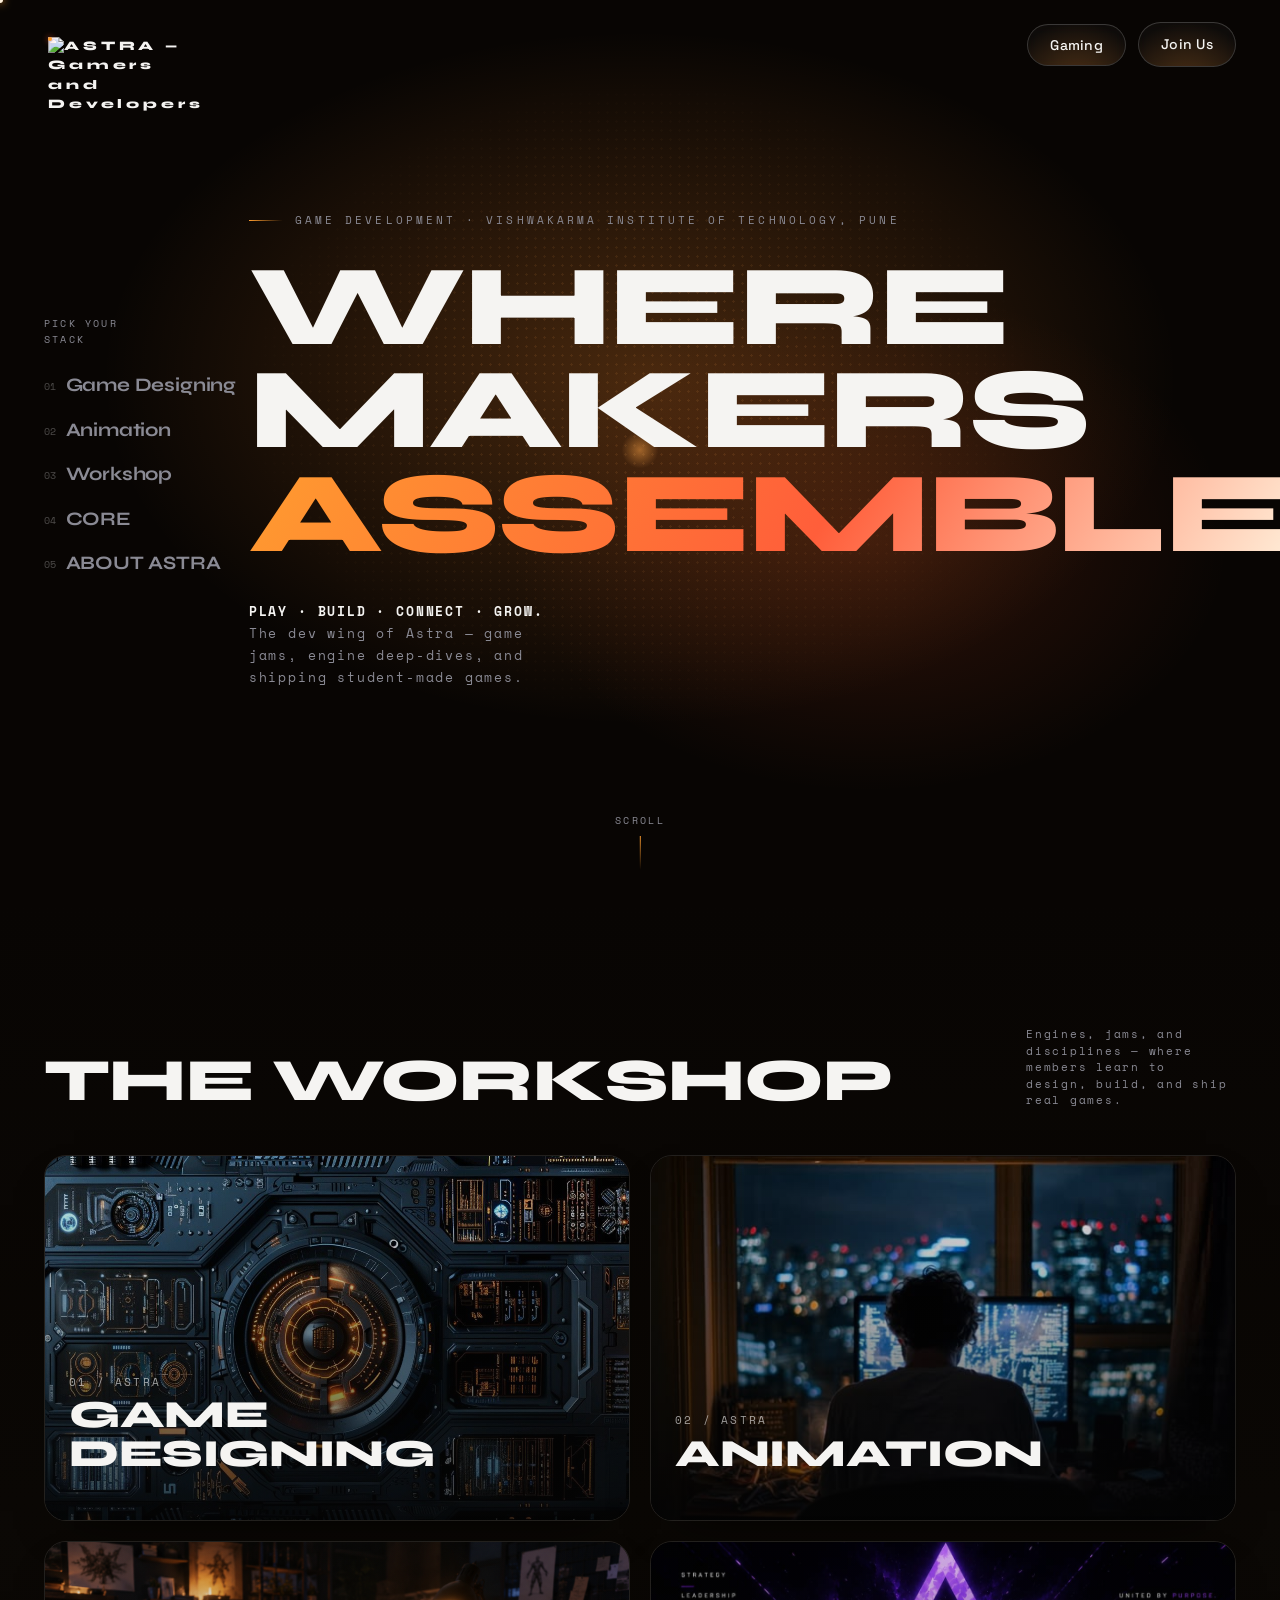
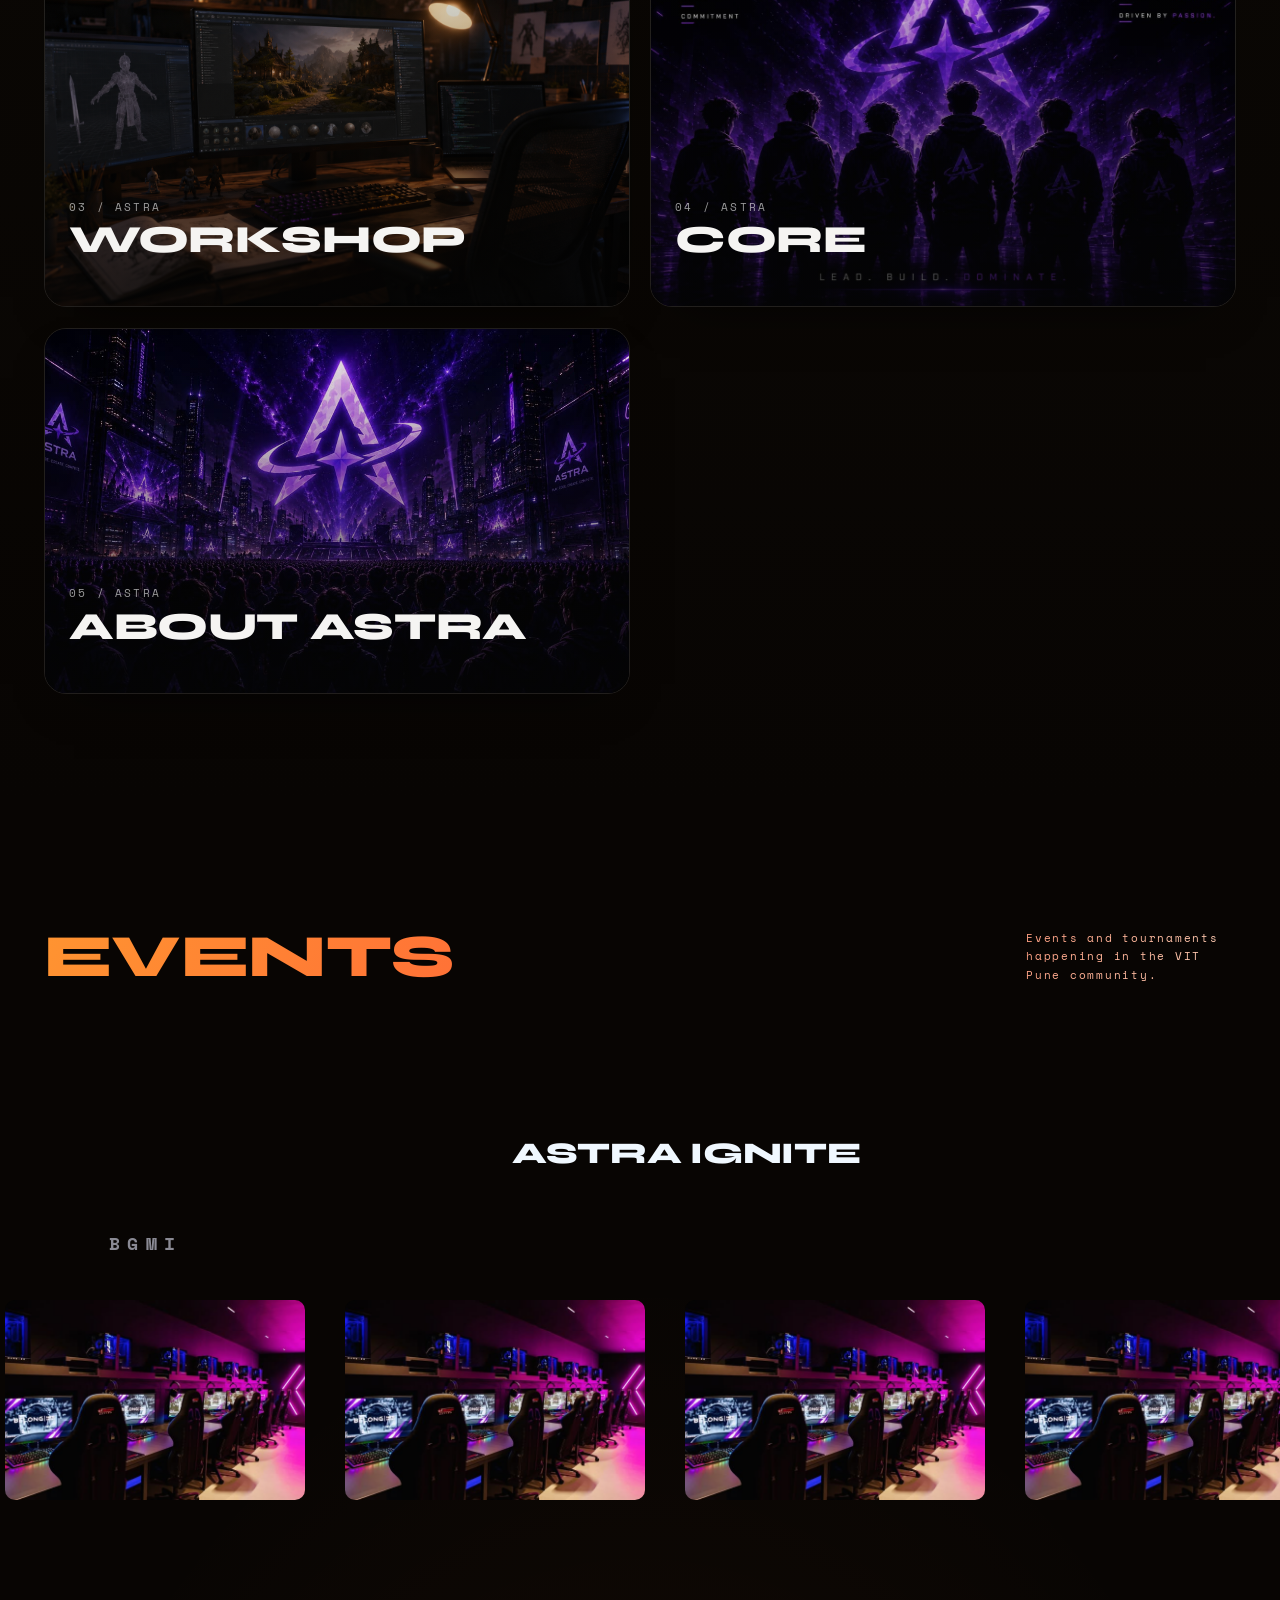
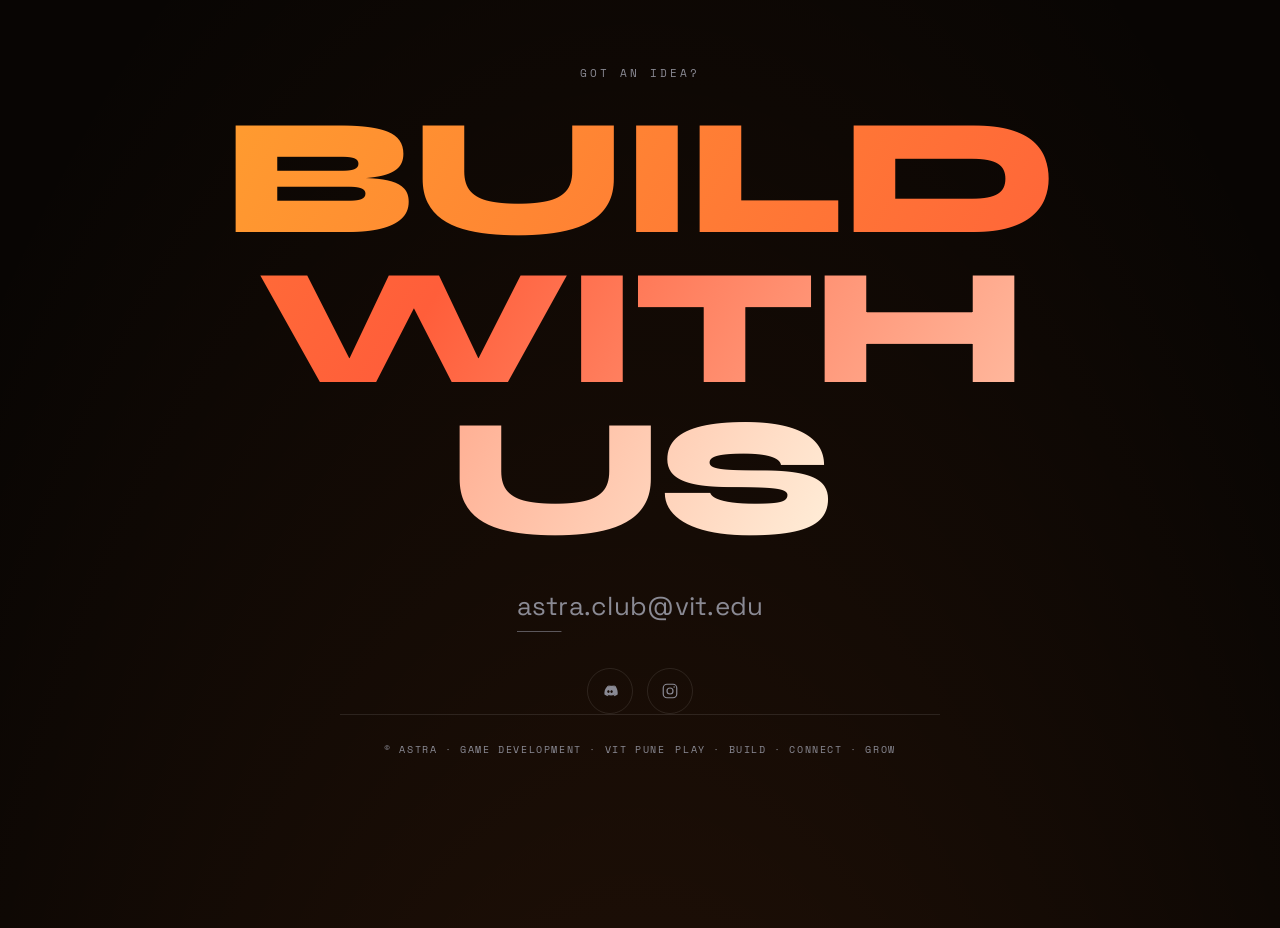
==== commit ba3448ae: "event tab initialized" ====
--- a/ASTRA-website-final/game-dev.html
+++ b/ASTRA-website-final/game-dev.html
@@ -83,6 +83,32 @@
       <div class="grid" id="grid"><!-- tiles injected --></div>
     </section>
 
+        
+    <!-- EVENT -->
+  <section id="event">
+  <div class="work-head">
+    <h2 class="scramble-view" data-text="EVENTS">EVENTS</h2>
+    <p class="tagline1">Events and tournaments happening in the VIT Pune community.</p>
+  </div>
+  </section>
+  <div class="event-headh2" style="font-size: 30px; color: aliceblue; margin-left: 40%;"> ASTRA IGNITE</div>
+      </div>
+
+    
+    </div>
+  <!--Photos-->
+  <div class="tagline2"><br><br>
+    &nbsp &nbsp &nbsp <strong>BGMI</strong>
+  <br><br>
+  <div class="photo-scroll">
+    
+      <img src="assets/lan.jpg" alt="ASTRA IGNITE 1" style="width: 300px; height: 200px; margin-right: 20px;">
+      <img src="assets/lan.jpg" alt="ASTRA IGNITE 2" style="width: 300px; height: 200px; margin-right: 20px;">
+      <img src="assets/lan.jpg" alt="ASTRA IGNITE 3" style="width: 300px; height: 200px; margin-right: 20px;">
+      <img src="assets/lan.jpg" alt="ASTRA IGNITE 4" style="width: 300px; height: 200px; margin-right: 20px;">
+
+  </div>
+
     <!-- CONTACT -->
     <section id="contact">
       <div class="eye">GOT AN IDEA?</div>
--- a/ASTRA-website-final/styles.css
+++ b/ASTRA-website-final/styles.css
@@ -188,6 +188,7 @@
   .tagline b{color:var(--text);font-weight:700}
   .tagline1{font-family:"Space Mono";font-size:13px;letter-spacing:.14em;color:var(--muted);max-width:50ch;line-height:1.7}
   .tagline1 b{color:var(--text);font-weight:700}
+  .tagline2{font-family:"Space Mono";font-size:18px;letter-spacing:.4em;color:var(--muted);max-width:180ch;line-height:1.7}
   .scroll-hint{position:absolute;bottom:30px;left:50%;transform:translateX(-50%);font-family:"Space Mono";font-size:10px;letter-spacing:.24em;color:var(--muted);display:flex;flex-direction:column;align-items:center;gap:8px;z-index:3}
   .scroll-hint i{width:1px;height:34px;background:linear-gradient(var(--violet),transparent);animation:drop 2s var(--ease) infinite}
   @keyframes drop{0%{transform:scaleY(0);transform-origin:top}45%{transform:scaleY(1);transform-origin:top}55%{transform:scaleY(1);transform-origin:bottom}100%{transform:scaleY(0);transform-origin:bottom}}
@@ -264,3 +265,40 @@
     .tile .bg{animation:none}
     .scroll-hint i{animation:none}
   }
+
+/* EVENT DETAILS */
+  #event{padding:14vh clamp(18px,4vw,44px) 12vh;background:linear-gradient(120deg,var(--violet),var(--magenta) 55%,var(--lav));
+    -webkit-background-clip:text;background-clip:text;
+    -webkit-text-fill-color:transparent;color:transparent;
+    
+  }
+    
+  .event-head{max-width:1500px;margin:0 auto 46px;display:flex;justify-content:space-between;align-items:flex-end;gap:24px;flex-wrap:wrap}
+  .event-headh2{font-family:"Syne";font-weight:800;font-size:clamp(30px,5vw,60px);text-transform:uppercase;letter-spacing:-.01em;line-height:.95;color:var(--white)}
+  .event-headp{font-family:"Space Mono";font-size:11px;letter-spacing:.16em;color:var(--muted);max-width:30ch}
+  .grid-event{max-width:1500px;margin:0 auto;display:grid;grid-template-columns:repeat(2,1fr);gap:clamp(14px,1.6vw,26px)}
+
+/* Horizontal Photo Gallery */
+.photo-scroll {
+    display: flex;
+    gap: 20px;
+    overflow-x: auto;
+    overflow-y: hidden;
+    padding: 10px 5px 20px;
+    scroll-behavior: smooth;
+    -webkit-overflow-scrolling: touch;
+    
+    /* Optional: hide scrollbar */
+    scrollbar-width: none;
+}
+.photo-scroll::-webkit-scrollbar {
+    display: none;
+}
+.photo-scroll img {
+    flex: 0 0 300px;
+    width: 300px;
+    height: 200px;
+    object-fit: cover;
+    border-radius: 10px;
+    display: block;
+}
